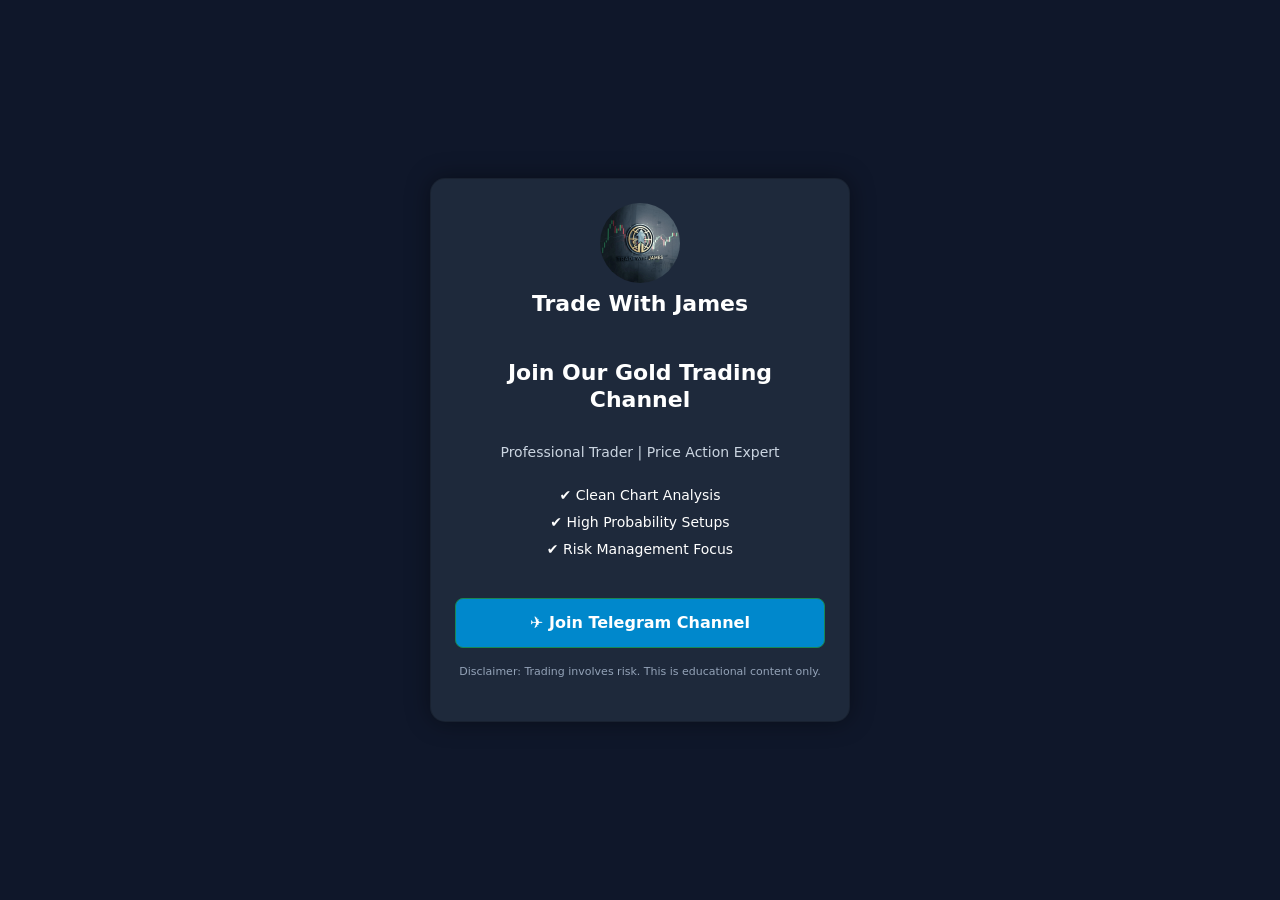
==== index.html @ 19a6f45e "Initial landing page upload Initial upload" ====
<!DOCTYPE html>
<html lang="en">
<head>
  <meta charset="UTF-8">
  <meta name="viewport" content="width=device-width, initial-scale=1.0">
  <title>Join Our Trading Channel</title>

  <!-- Bootstrap CDN -->
  <link href="https://cdn.jsdelivr.net/npm/bootstrap@5.3.0/dist/css/bootstrap.min.css" rel="stylesheet">

  <!-- Custom CSS -->
  <link rel="stylesheet" href="css/style.css">
</head>
<body>

  <div class="container d-flex justify-content-center align-items-center vh-100">
    
    <div class="card custom-card text-center p-4">

      <!-- Logo -->
      <img src="images/logo.png" alt="Logo" class="logo mx-auto">

      <!-- Heading -->
      <h1 class="mt-2"> Trade With James </h1>
      <h1 class="mt-2"> <br> Join Our Gold Trading Channel </h1>

      <!-- Description -->
      <p class="description">
        <br>Professional Trader | Price Action Expert <br>
      </p>

      <!-- Features -->
      <ul class="features list-unstyled">
        <li>✔ Clean Chart Analysis</li>
        <li>✔ High Probability Setups</li>
        <li>✔ Risk Management Focus</li>
      </ul>

      <!-- CTA Button -->
      <a href="https://t.me/+ljLeJtYlG6kwNWI0" target="_blank" class="mt-3">
        <button class="btn btn-success w-100 join-btn">
           ✈️ Join Telegram Channel
        </button>
      </a>

      <!-- Disclaimer -->
      <p class="disclaimer mt-3">
        Disclaimer: Trading involves risk. This is educational content only.
      </p>

    </div>

  </div>

</body>
</html>
---- css/style.css ----
body {
  background: #0f172a;
  color: #fff;
}

/* Card */
.custom-card {
  background: #1e293b;
  border-radius: 15px;
  max-width: 420px;
  width: 100%;
  box-shadow: 0 0 25px rgba(0,0,0,0.4);
}

/* Logo */
.logo {
  width: 80px;
  border-radius: 60%;
}

/* Heading */
h1 {
  font-size: 22px;
  color: #fff;
  font-weight: 600;
}

/* Description */
.description {
  font-size: 14px;
  color: #cbd5e1;
}

/* Features */
.features li {
  font-size: 14px;
  color: #fff;
  margin: 6px 0;
}

/* Button */
.join-btn {
  font-size: 16px;
  background-color: #0088CC;
  padding: 12px;
  font-weight: bold;
  border-radius: 8px;
  font-weight: 600;
}

/* Disclaimer */
.disclaimer {
  font-size: 11px;
  color: #94a3b8;
}
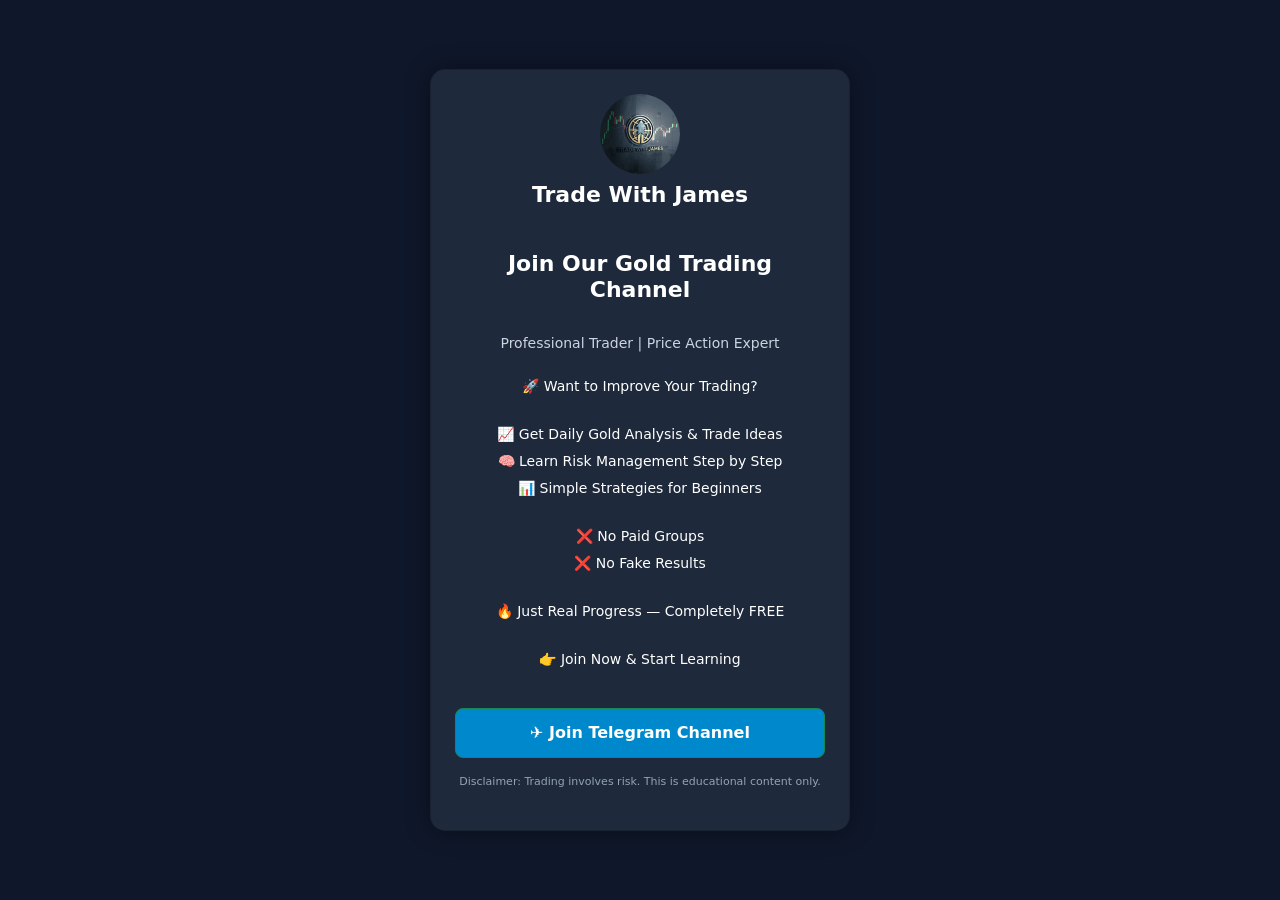
==== commit 7f6c0d5e: "Update index.html" ====
--- a/index.html
+++ b/index.html
@@ -31,9 +31,14 @@
 
       <!-- Features -->
       <ul class="features list-unstyled">
-        <li>✔ Clean Chart Analysis</li>
-        <li>✔ High Probability Setups</li>
-        <li>✔ Risk Management Focus</li>
+        <li>🚀 Want to Improve Your Trading?</li>
+	      <li><br> 📈 Get Daily Gold Analysis & Trade Ideas   </li>
+	      <li> 🧠 Learn Risk Management Step by Step </li>
+	      <li> 📊 Simple Strategies for Beginners </li>
+	      <li><br> ❌ No Paid Groups </li>
+	      <li> ❌ No Fake Results </li>
+	      <li><br> 🔥 Just Real Progress — Completely FREE </li>
+	      <li><br> 👉 Join Now & Start Learning </li>
       </ul>
 
       <!-- CTA Button -->
@@ -53,4 +58,4 @@
   </div>
 
 </body>
-</html>+</html>
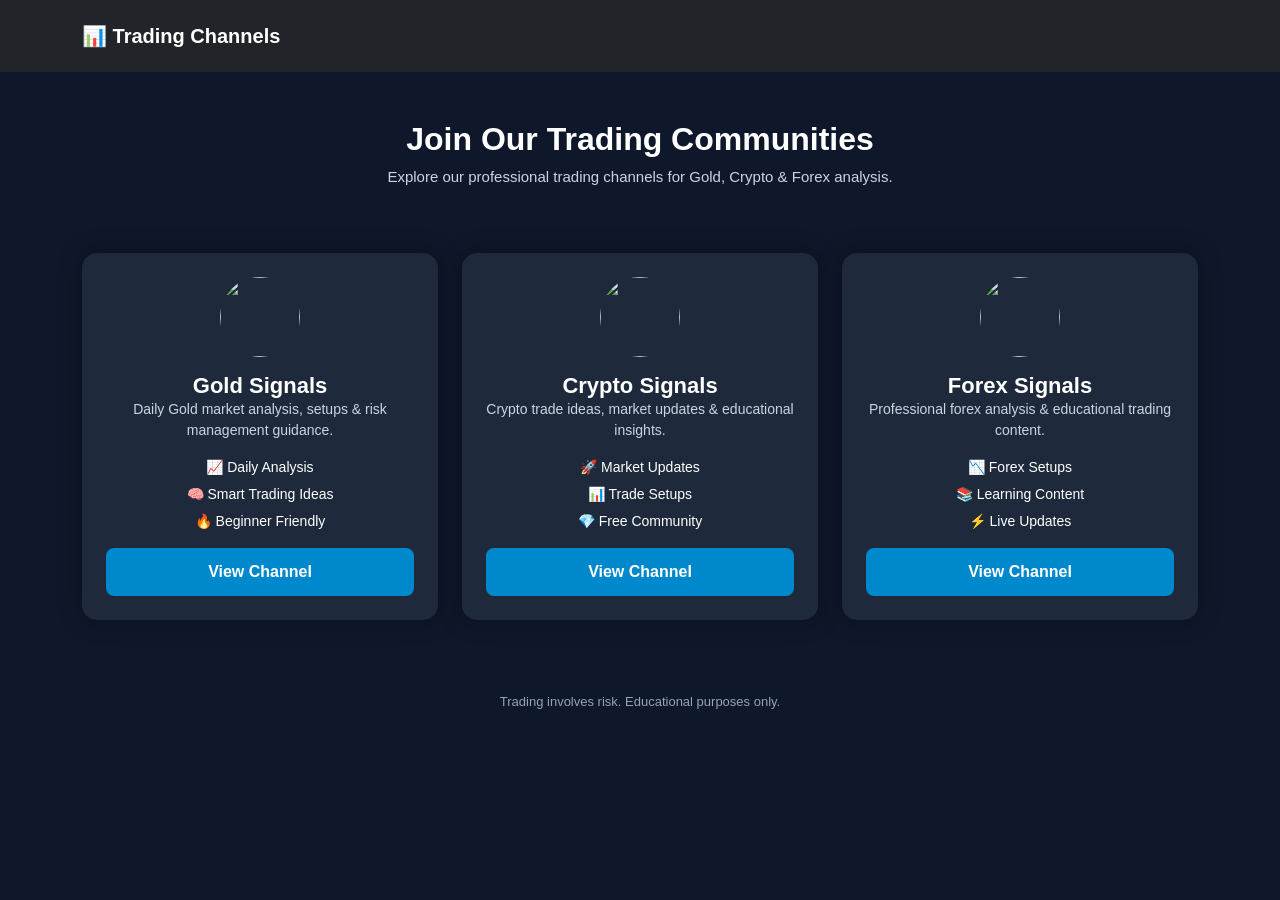
==== commit 1ef9ccc4: "Update index.html" ====
--- a/index.html
+++ b/index.html
@@ -3,59 +3,132 @@
 <head>
   <meta charset="UTF-8">
   <meta name="viewport" content="width=device-width, initial-scale=1.0">
-  <title>Join Our Trading Channel</title>
 
-  <!-- Bootstrap CDN -->
+  <title>Trading Channels Dashboard</title>
+
+  <!-- Bootstrap -->
   <link href="https://cdn.jsdelivr.net/npm/bootstrap@5.3.0/dist/css/bootstrap.min.css" rel="stylesheet">
 
-  <!-- Custom CSS -->
-  <link rel="stylesheet" href="css/style.css">
+  <!-- CSS -->
+  <link rel="stylesheet" href="css/dashboard-style.css">
 </head>
 <body>
 
-  <div class="container d-flex justify-content-center align-items-center vh-100">
-    
-    <div class="card custom-card text-center p-4">
+<!-- Navbar -->
+<nav class="navbar navbar-dark bg-dark py-3">
+  <div class="container">
+    <span class="navbar-brand">📊 Trading Channels</span>
+  </div>
+</nav>
 
-      <!-- Logo -->
-      <img src="images/logo.png" alt="Logo" class="logo mx-auto">
+<!-- Header -->
+<section class="py-5 text-center">
+  <div class="container">
+    <h1 class="dashboard-title">Join Our Trading Communities</h1>
+    <p class="dashboard-subtitle">
+      Explore our professional trading channels for Gold, Crypto & Forex analysis.
+    </p>
+  </div>
+</section>
 
-      <!-- Heading -->
-      <h1 class="mt-2"> Trade With James </h1>
-      <h1 class="mt-2"> <br> Join Our Gold Trading Channel </h1>
+<!-- Channels -->
+<section class="pb-5">
+  <div class="container">
 
-      <!-- Description -->
-      <p class="description">
-        <br>Professional Trader | Price Action Expert <br>
-      </p>
+    <div class="row g-4">
 
-      <!-- Features -->
-      <ul class="features list-unstyled">
-        <li>🚀 Want to Improve Your Trading?</li>
-	      <li><br> 📈 Get Daily Gold Analysis & Trade Ideas   </li>
-	      <li> 🧠 Learn Risk Management Step by Step </li>
-	      <li> 📊 Simple Strategies for Beginners </li>
-	      <li><br> ❌ No Paid Groups </li>
-	      <li> ❌ No Fake Results </li>
-	      <li><br> 🔥 Just Real Progress — Completely FREE </li>
-	      <li><br> 👉 Join Now & Start Learning </li>
-      </ul>
+      <!-- Channel Card -->
+      <div class="col-md-4">
+        <div class="custom-card p-4 text-center h-100">
 
-      <!-- CTA Button -->
-      <a href="https://t.me/+ljLeJtYlG6kwNWI0" target="_blank" class="mt-3">
-        <button class="btn btn-success w-100 join-btn">
-           ✈️ Join Telegram Channel
-        </button>
-      </a>
+          <img src="images/gold-logo.png" class="logo mx-auto">
 
-      <!-- Disclaimer -->
-      <p class="disclaimer mt-3">
-        Disclaimer: Trading involves risk. This is educational content only.
-      </p>
+          <h2 class="card-title mt-3">Gold Signals</h2>
+
+          <p class="description">
+            Daily Gold market analysis, setups & risk management guidance.
+          </p>
+
+          <ul class="features list-unstyled mt-3">
+            <li>📈 Daily Analysis</li>
+            <li>🧠 Smart Trading Ideas</li>
+            <li>🔥 Beginner Friendly</li>
+          </ul>
+
+          <a href="pages/gold-signals.html" class="channel-btn mt-3">
+            <button class="btn btn-primary w-100 join-btn">
+              View Channel
+            </button>
+          </a>
+
+        </div>
+      </div>
+
+      <!-- Channel Card -->
+      <div class="col-md-4">
+        <div class="custom-card p-4 text-center h-100">
+
+          <img src="images/crypto-logo.png" class="logo mx-auto">
+
+          <h2 class="card-title mt-3">Crypto Signals</h2>
+
+          <p class="description">
+            Crypto trade ideas, market updates & educational insights.
+          </p>
+
+          <ul class="features list-unstyled mt-3">
+            <li>🚀 Market Updates</li>
+            <li>📊 Trade Setups</li>
+            <li>💎 Free Community</li>
+          </ul>
+
+          <a href="pages/crypto-signals.html" class="channel-btn mt-3">
+            <button class="btn btn-primary w-100 join-btn">
+              View Channel
+            </button>
+          </a>
+
+        </div>
+      </div>
+
+      <!-- Channel Card -->
+      <div class="col-md-4">
+        <div class="custom-card p-4 text-center h-100">
+
+          <img src="images/forex-logo.png" class="logo mx-auto">
+
+          <h2 class="card-title mt-3">Forex Signals</h2>
+
+          <p class="description">
+            Professional forex analysis & educational trading content.
+          </p>
+
+          <ul class="features list-unstyled mt-3">
+            <li>📉 Forex Setups</li>
+            <li>📚 Learning Content</li>
+            <li>⚡ Live Updates</li>
+          </ul>
+
+          <a href="pages/forex-signals.html" class="channel-btn mt-3">
+            <button class="btn btn-primary w-100 join-btn">
+              View Channel
+            </button>
+          </a>
+
+        </div>
+      </div>
 
     </div>
 
   </div>
+</section>
+
+<!-- Footer -->
+<footer class="text-center py-4 footer">
+  <div class="container">
+    Trading involves risk. Educational purposes only.
+  </div>
+</footer>
 
 </body>
 </html>
--- a/css/dashboard-style.css
+++ b/css/dashboard-style.css
@@ -0,0 +1,91 @@
+body {
+  background: #0f172a;
+  color: #fff;
+  font-family: Arial, sans-serif;
+}
+
+/* Navbar */
+.navbar-brand {
+  font-weight: bold;
+  color: #fff !important;
+}
+
+/* Dashboard Heading */
+.dashboard-title {
+  font-size: 32px;
+  font-weight: 700;
+}
+
+.dashboard-subtitle {
+  color: #cbd5e1;
+  font-size: 15px;
+}
+
+/* Cards */
+.custom-card {
+  background: #1e293b;
+  border-radius: 15px;
+  box-shadow: 0 0 25px rgba(0,0,0,0.3);
+  transition: 0.3s ease;
+  overflow: hidden;
+}
+
+.custom-card:hover {
+  transform: translateY(-5px);
+}
+
+/* Logo */
+.logo {
+  width: 80px;
+  height: 80px;
+  object-fit: cover;
+  border-radius: 50%;
+}
+
+/* Card Title */
+.card-title {
+  font-size: 22px;
+  font-weight: 600;
+}
+
+/* Description */
+.description {
+  font-size: 14px;
+  color: #cbd5e1;
+}
+
+/* Features */
+.features li {
+  font-size: 14px;
+  margin: 6px 0;
+}
+
+/* Buttons */
+.join-btn {
+  background-color: #0088cc;
+  border: none;
+  padding: 12px;
+  font-weight: 600;
+  border-radius: 8px;
+}
+
+.join-btn:hover {
+  background-color: #0099e6;
+}
+
+/* Dashboard Channel Button */
+.channel-btn {
+  text-decoration: none;
+}
+
+/* Disclaimer */
+.disclaimer {
+  font-size: 11px;
+  color: #94a3b8;
+}
+
+/* Footer */
+.footer {
+  color: #94a3b8;
+  font-size: 13px;
+}
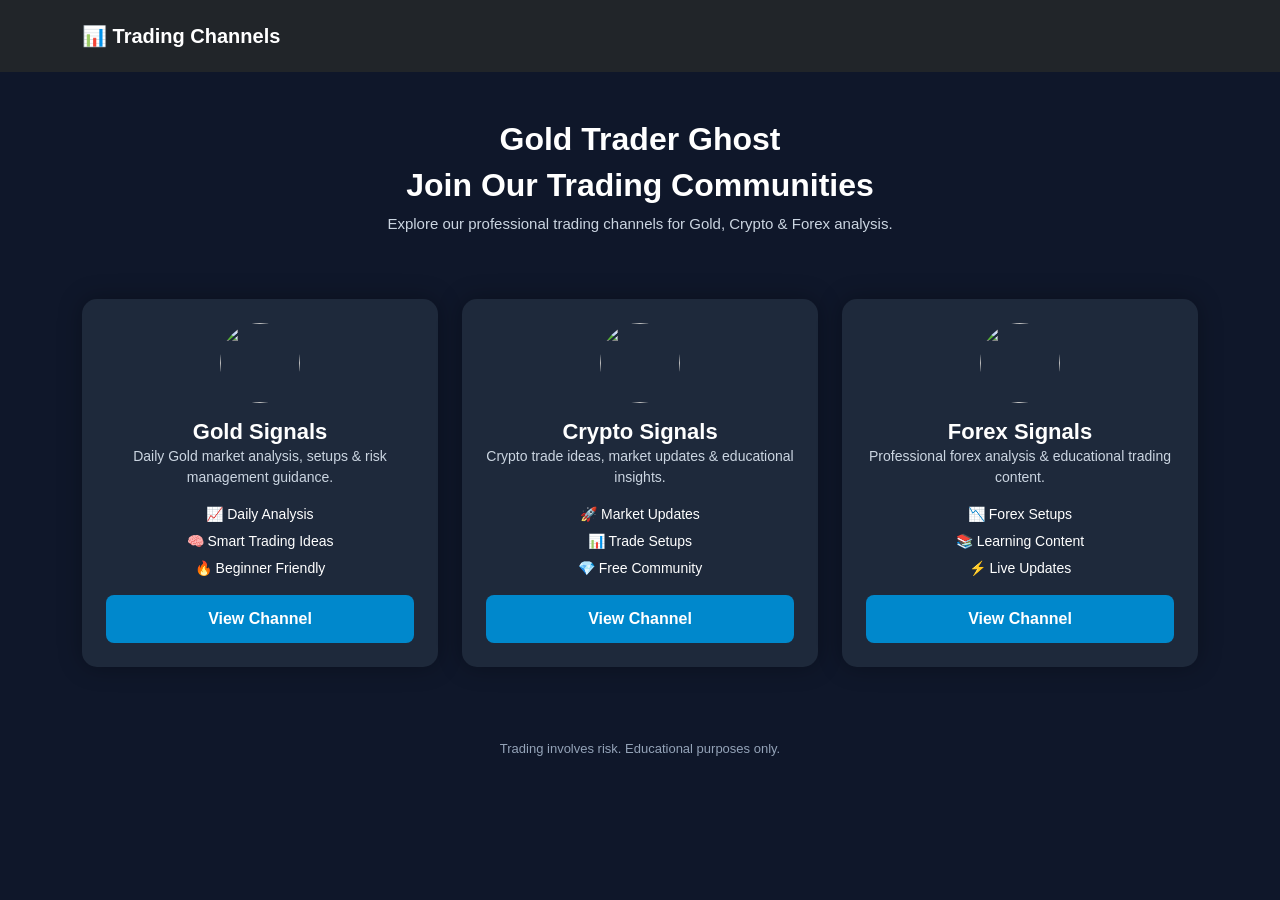
==== commit 8fdb23d3: "Update index.html" ====
--- a/index.html
+++ b/index.html
@@ -24,6 +24,7 @@
 <!-- Header -->
 <section class="py-5 text-center">
   <div class="container">
+    <h1 class="dashboard-title">Gold Trader Ghost</h1>
     <h1 class="dashboard-title">Join Our Trading Communities</h1>
     <p class="dashboard-subtitle">
       Explore our professional trading channels for Gold, Crypto & Forex analysis.
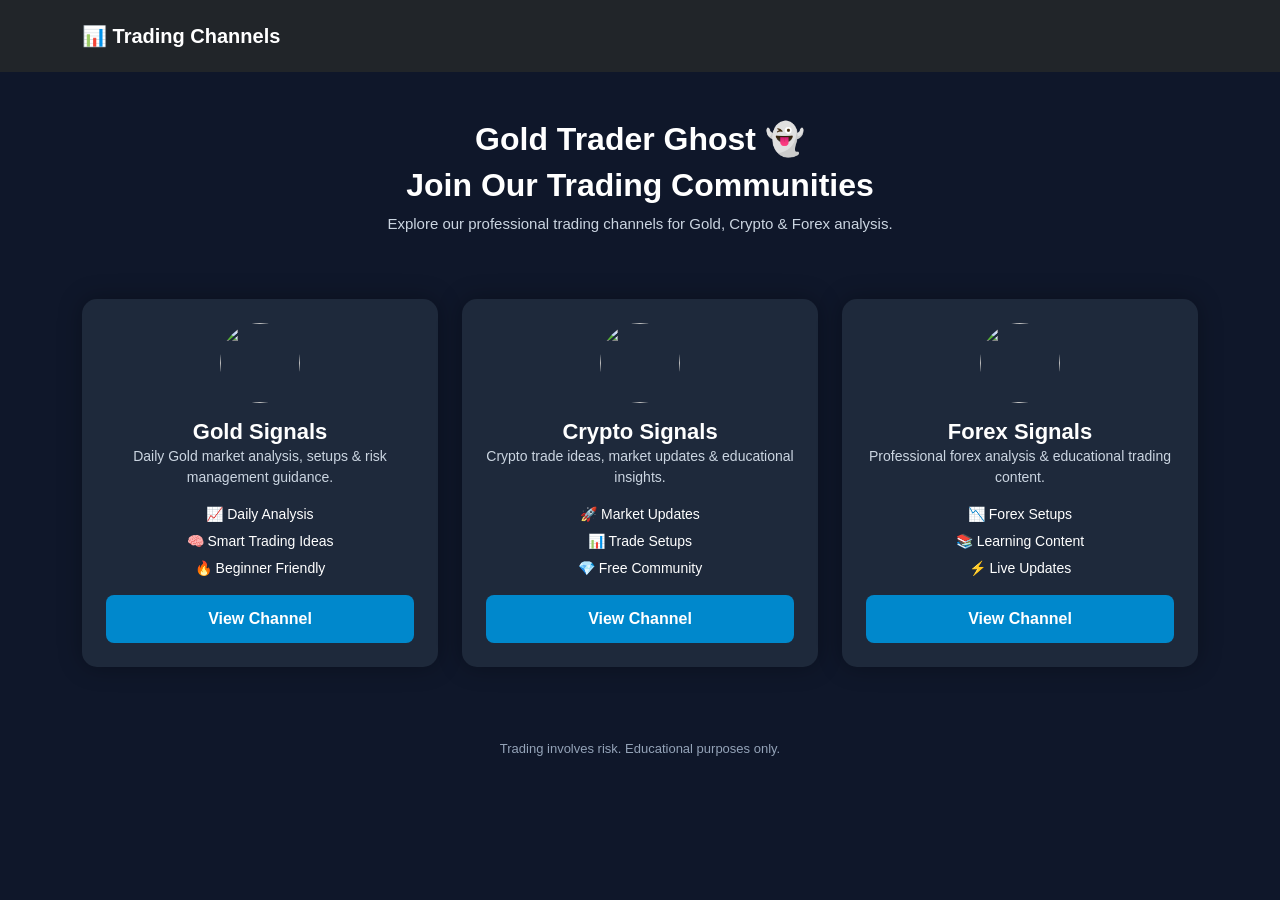
==== commit 97117f8d: "Update index.html" ====
--- a/index.html
+++ b/index.html
@@ -24,7 +24,7 @@
 <!-- Header -->
 <section class="py-5 text-center">
   <div class="container">
-    <h1 class="dashboard-title">Gold Trader Ghost</h1>
+    <h1 class="dashboard-title">Gold Trader Ghost 👻 </h1>
     <h1 class="dashboard-title">Join Our Trading Communities</h1>
     <p class="dashboard-subtitle">
       Explore our professional trading channels for Gold, Crypto & Forex analysis.
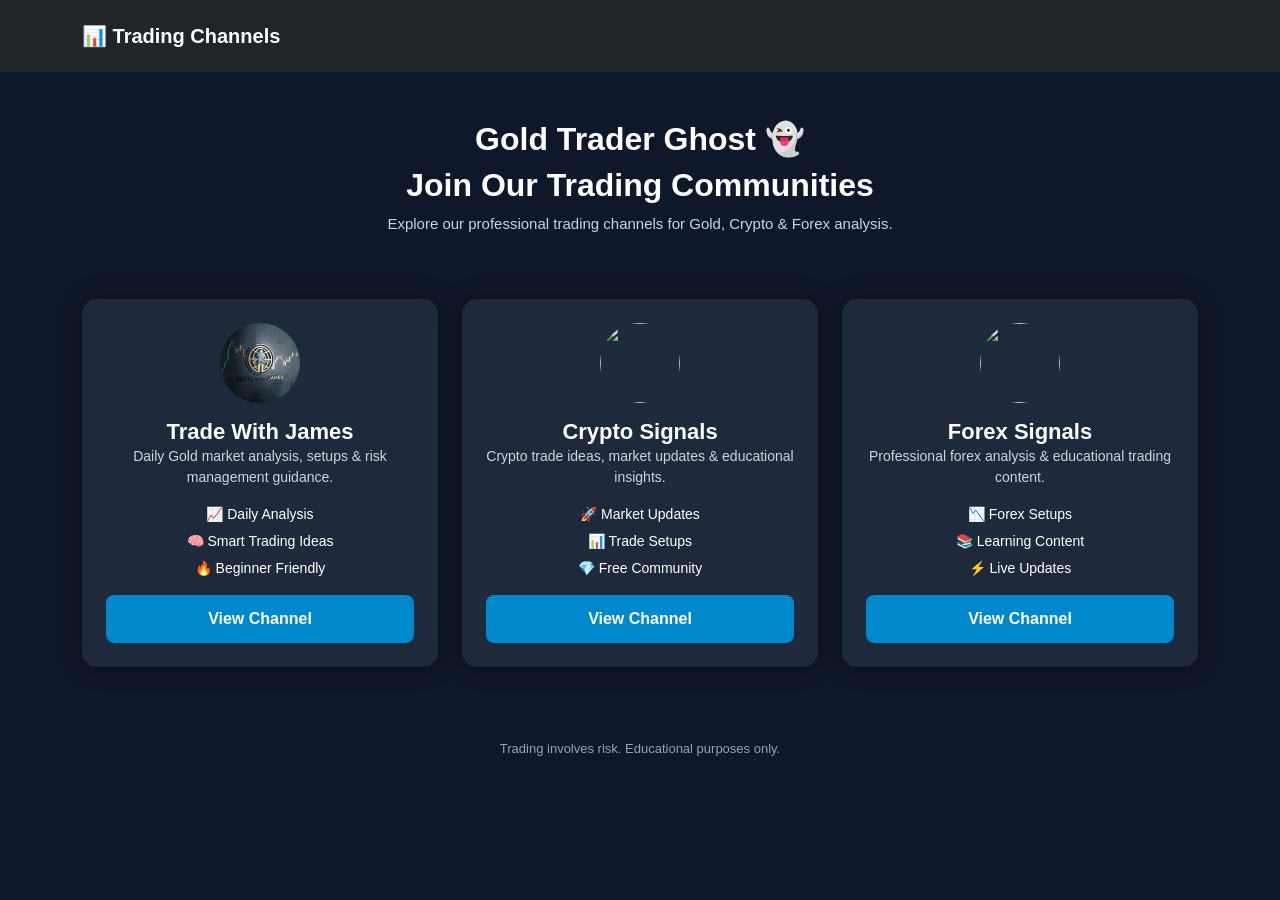
==== commit 3c93c6dd: "Update index.html" ====
--- a/index.html
+++ b/index.html
@@ -42,9 +42,9 @@
       <div class="col-md-4">
         <div class="custom-card p-4 text-center h-100">
 
-          <img src="images/gold-logo.png" class="logo mx-auto">
+          <img src="../images/tradewithjames-logo.png" class="logo mx-auto">
 
-          <h2 class="card-title mt-3">Gold Signals</h2>
+          <h2 class="card-title mt-3">Trade With James</h2>
 
           <p class="description">
             Daily Gold market analysis, setups & risk management guidance.
@@ -56,7 +56,7 @@
             <li>🔥 Beginner Friendly</li>
           </ul>
 
-          <a href="pages/gold-signals.html" class="channel-btn mt-3">
+          <a href="pages/tradewithjames.html" class="channel-btn mt-3">
             <button class="btn btn-primary w-100 join-btn">
               View Channel
             </button>
